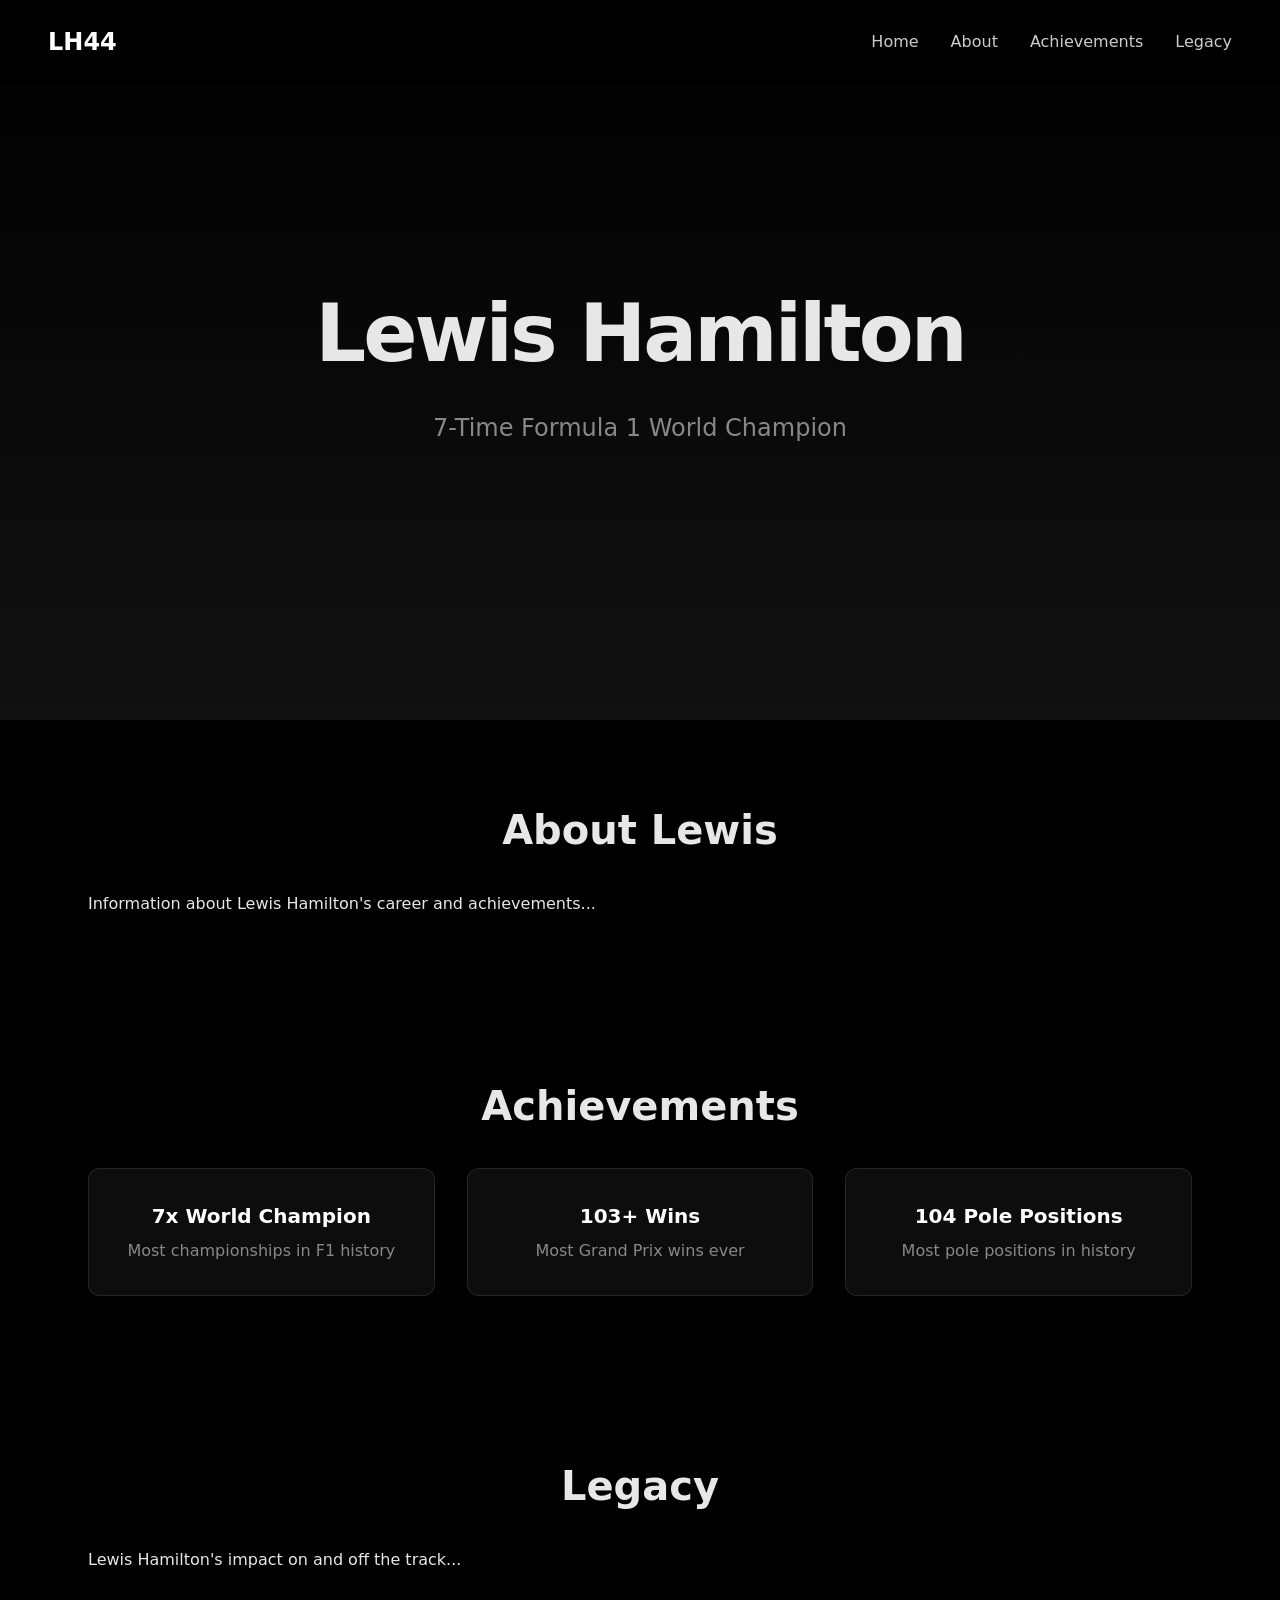
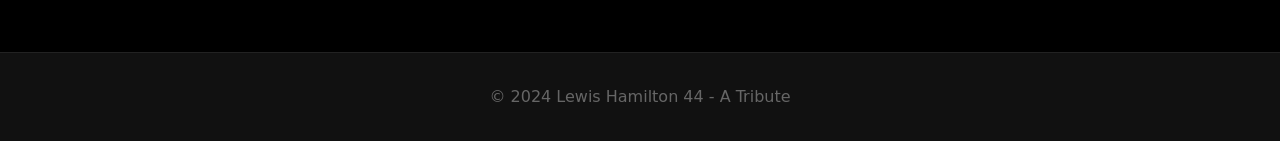
==== home.html @ 1d3f1987 "added more content" ====
<!DOCTYPE html>
<html lang="en">
<head>
    <meta charset="UTF-8">
    <meta name="viewport" content="width=device-width, initial-scale=1.0">
    <link rel="stylesheet" href="styles.css">
    <title>Home - Lewis Hamilton 44</title>
</head>
<body>
    <!-- Navigation -->
    <nav class="navbar">
        <div class="logo">LH44</div>
        <ul class="nav-links">
            <li><a href="index.html">Home</a></li>
            <li><a href="#about">About</a></li>
            <li><a href="#achievements">Achievements</a></li>
            <li><a href="#legacy">Legacy</a></li>
        </ul>
    </nav>

    <!-- Hero Section -->
    <section class="hero">
        <h1 class="hidden">Lewis Hamilton</h1>
        <p class="subtitle hidden">7-Time Formula 1 World Champion</p>
    </section>

    <!-- About Section -->
    <section id="about" class="content-section">
        <h2 class="hidden">About Lewis</h2>
        <p class="hidden">Information about Lewis Hamilton's career and achievements...</p>
    </section>

    <!-- Achievements Section -->
    <section id="achievements" class="content-section">
        <h2 class="hidden">Achievements</h2>
        <div class="achievements-grid">
            <div class="achievement-card scale-up">
                <h3>7x World Champion</h3>
                <p>Most championships in F1 history</p>
            </div>
            <div class="achievement-card scale-up">
                <h3>103+ Wins</h3>
                <p>Most Grand Prix wins ever</p>
            </div>
            <div class="achievement-card scale-up">
                <h3>104 Pole Positions</h3>
                <p>Most pole positions in history</p>
            </div>
        </div>
    </section>

    <!-- Legacy Section -->
    <section id="legacy" class="content-section">
        <h2 class="hidden">Legacy</h2>
        <p class="hidden">Lewis Hamilton's impact on and off the track...</p>
    </section>

    <!-- Footer -->
    <footer>
        <p>&copy; 2024 Lewis Hamilton 44 - A Tribute</p>
    </footer>

    <!-- Scroll Animation Script -->
    <script>
        // Intersection Observer for scroll animations
        const observerOptions = {
            root: null,
            rootMargin: '0px',
            threshold: 0.1
        };

        const observer = new IntersectionObserver((entries) => {
            entries.forEach(entry => {
                if (entry.isIntersecting) {
                    entry.target.classList.add('show');
                    observer.unobserve(entry.target);
                }
            });
        }, observerOptions);

        // Observe all elements with animation classes
        document.querySelectorAll('.hidden, .slide-left, .slide-right, .scale-up, .fade-in').forEach(el => {
            observer.observe(el);
        });

        // Smooth scroll for navigation links with click animation
        document.querySelectorAll('a[href^="#"]').forEach(anchor => {
            anchor.addEventListener('click', function(e) {
                e.preventDefault();
                
                // Add click animation class
                this.classList.add('clicked');
                setTimeout(() => {
                    this.classList.remove('clicked');
                }, 400);

                // Set active state
                document.querySelectorAll('.nav-links a').forEach(link => {
                    link.classList.remove('active');
                });
                this.classList.add('active');

                // Smooth scroll to target
                const target = document.querySelector(this.getAttribute('href'));
                if (target) {
                    target.scrollIntoView({
                        behavior: 'smooth',
                        block: 'start'
                    });
                }
            });
        });

        // Update active nav link on scroll
        const sections = document.querySelectorAll('section[id]');
        window.addEventListener('scroll', () => {
            let current = '';
            sections.forEach(section => {
                const sectionTop = section.offsetTop;
                const sectionHeight = section.clientHeight;
                if (scrollY >= sectionTop - 200) {
                    current = section.getAttribute('id');
                }
            });
            
            document.querySelectorAll('.nav-links a').forEach(link => {
                link.classList.remove('active');
                if (link.getAttribute('href') === '#' + current) {
                    link.classList.add('active');
                }
            });
        });
    </script>
</body>
</html>
---- styles.css ----
* {
    margin: 0;
    padding: 0;
    box-sizing: border-box;
}


html {
    scroll-behavior: smooth;
}

body {
    font-family: system-ui, -apple-system, BlinkMacSystemFont, 'Segoe UI', Roboto, Oxygen, Ubuntu, Cantarell, 'Open Sans', 'Helvetica Neue', sans-serif;
    background-color: black;
    color: #e7e7e7 ;
    min-height: 100vh;
    line-height: 1.5;
}

.image-gradient{
    position: absolute;
    top: 0;
    right: 0;
    opacity: 0.5;
    z-index: -1;
}


.layer-blur{
    height: 0;
    width: 30rem;
    position: absolute;
    top: 20%;
    right: 0;
    box-shadow: 0 0 700px 15px white;
    rotate: -30reg;
    z-index: -1;
}


/* ========================
   SCROLL ANIMATIONS
   ======================== */

.hidden {
    opacity: 0;
    transform: translateY(50px);
    transition: all 0.8s ease-out;
}

.show {
    opacity: 1;
    transform: translateY(0);
}

.fade-in {
    opacity: 0;
    transition: opacity 1s ease-in;
}

.fade-in.visible {
    opacity: 1;
}

.slide-left {
    opacity: 0;
    transform: translateX(-100px);
    transition: all 0.8s ease-out;
}

.slide-left.show {
    opacity: 1;
    transform: translateX(0);
}

.slide-right {
    opacity: 0;
    transform: translateX(100px);
    transition: all 0.8s ease-out;
}

.slide-right.show {
    opacity: 1;
    transform: translateX(0);
}

.scale-up {
    opacity: 0;
    transform: scale(0.8);
    transition: all 0.6s ease-out;
}

.scale-up.show {
    opacity: 1;
    transform: scale(1);
}


/* ========================
   LANDING PAGE STYLES
   ======================== */

.container {
    max-width: 800px;
    margin: 0 auto;
    padding: 2rem;
    min-height: 100vh;
    display: flex;
    flex-direction: column;
    justify-content: center;
}

.landing-header {
    text-align: center;
    margin-bottom: 3rem;
}

.landing-title {
    font-size: 4rem;
    font-weight: 700;
    margin-bottom: 0.5rem;
    letter-spacing: -2px;
}

.landing-title .number {
    color: #fff;
    text-shadow: 0 0 20px rgba(255,255,255,0.5);
}

.landing-tagline {
    font-size: 1.25rem;
    color: #aaa;
    font-weight: 300;
}

.landing-content {
    text-align: center;
    background: rgba(255,255,255,0.05);
    padding: 2.5rem;
    border-radius: 16px;
    backdrop-filter: blur(10px);
    border: 1px solid rgba(255,255,255,0.1);
}

.landing-content h2 {
    font-size: 1.75rem;
    margin-bottom: 1.5rem;
    color: #fff;
}

.landing-content p {
    font-size: 1.1rem;
    line-height: 1.8;
    color: #ccc;
    margin-bottom: 1rem;
}

.cta-button {
    display: inline-block;
    margin-top: 1.5rem;
    padding: 1rem 2.5rem;
    background: linear-gradient(135deg, #fff 0%, #e0e0e0 100%);
    color: #000;
    text-decoration: none;
    font-weight: 600;
    font-size: 1.1rem;
    border-radius: 50px;
    transition: all 0.3s ease;
    box-shadow: 0 4px 20px rgba(255,255,255,0.2);
}

.cta-button:hover {
    transform: translateY(-2px);
    box-shadow: 0 6px 30px rgba(255,255,255,0.4);
}


/* ========================
   HOME PAGE STYLES
   ======================== */

/* Navigation */
.navbar {
    display: flex;
    justify-content: space-between;
    align-items: center;
    padding: 1.5rem 3rem;
    background: rgba(0,0,0,0.8);
    backdrop-filter: blur(10px);
    position: fixed;
    width: 100%;
    top: 0;
    z-index: 100;
}

.logo {
    font-size: 1.5rem;
    font-weight: 700;
    color: #fff;
    transition: transform 0.3s ease, text-shadow 0.3s ease;
}

.logo:hover {
    transform: scale(1.1);
    text-shadow: 0 0 20px rgba(255,255,255,0.5);
}

.nav-links {
    display: flex;
    list-style: none;
    gap: 2rem;
}

.nav-links a {
    color: #ccc;
    text-decoration: none;
    font-weight: 500;
    transition: color 0.3s, transform 0.3s ease, text-shadow 0.3s ease;
    position: relative;
    display: inline-block;
}

.nav-links a::after {
    content: '';
    position: absolute;
    width: 0;
    height: 2px;
    bottom: -4px;
    left: 0;
    background: #fff;
    transition: width 0.3s ease;
}

.nav-links a:hover {
    color: #fff;
    transform: translateY(-3px);
    text-shadow: 0 0 10px rgba(255,255,255,0.5);
}

.nav-links a:hover::after {
    width: 100%;
}

/* Active nav link animation */
.nav-links a.active {
    color: #fff;
    transform: translateY(-3px);
}

.nav-links a.active::after {
    width: 100%;
}

/* Nav click ripple effect */
.nav-links a.clicked {
    animation: navClick 0.4s ease;
}

@keyframes navClick {
    0% {
        transform: scale(1);
    }
    50% {
        transform: scale(0.9);
    }
    100% {
        transform: scale(1);
    }
}

/* Hero Section */
.hero {
    height: 80vh;
    display: flex;
    flex-direction: column;
    justify-content: center;
    align-items: center;
    text-align: center;
    padding: 2rem;
    background: linear-gradient(180deg, #000 0%, #111 100%);
}

.hero h1 {
    font-size: 5rem;
    font-weight: 700;
    letter-spacing: -3px;
}

.hero .subtitle {
    font-size: 1.5rem;
    color: #888;
    margin-top: 1rem;
}

/* Content Sections */
.content-section {
    padding: 5rem 3rem;
    max-width: 1200px;
    margin: 0 auto;
}

.content-section h2 {
    font-size: 2.5rem;
    margin-bottom: 2rem;
    text-align: center;
}

/* Achievements Grid */
.achievements-grid {
    display: grid;
    grid-template-columns: repeat(auto-fit, minmax(250px, 1fr));
    gap: 2rem;
    margin-top: 2rem;
}

.achievement-card {
    background: rgba(255,255,255,0.05);
    padding: 2rem;
    border-radius: 12px;
    text-align: center;
    border: 1px solid rgba(255,255,255,0.1);
}

.achievement-card h3 {
    font-size: 1.25rem;
    margin-bottom: 0.5rem;
    color: #fff;
}

.achievement-card p {
    color: #888;
}

/* Footer */
footer {
    text-align: center;
    padding: 2rem;
    background: #111;
    color: #666;
    border-top: 1px solid #222;
}


/* ========================
   MOBILE RESPONSIVE STYLES
   ======================== */

/* Tablet */
@media (max-width: 1024px) {
    .hero h1 {
        font-size: 4rem;
    }
    
    .content-section {
        padding: 4rem 2rem;
    }
}

/* Mobile Large */
@media (max-width: 768px) {
    /* Navigation */
    .navbar {
        padding: 1rem 1.5rem;
        flex-direction: column;
        gap: 1rem;
    }

    .nav-links {
        gap: 1rem;
        flex-wrap: wrap;
        justify-content: center;
    }

    /* Landing Page */
    .landing-title {
        font-size: 2.5rem;
    }

    .landing-tagline {
        font-size: 1rem;
    }

    .landing-content {
        padding: 1.5rem;
    }

    .landing-content h2 {
        font-size: 1.5rem;
    }

    .landing-content p {
        font-size: 1rem;
    }

    .cta-button {
        padding: 0.875rem 2rem;
        font-size: 1rem;
    }

    /* Hero */
    .hero {
        height: 70vh;
        padding: 1.5rem;
    }

    .hero h1 {
        font-size: 3rem;
        letter-spacing: -1px;
    }

    .hero .subtitle {
        font-size: 1.2rem;
    }

    /* Content Sections */
    .content-section {
        padding: 3rem 1.5rem;
    }

    .content-section h2 {
        font-size: 2rem;
    }

    /* Achievements */
    .achievements-grid {
        grid-template-columns: 1fr;
        gap: 1.5rem;
    }

    /* Layer blur */
    .layer-blur {
        width: 15rem;
    }
}

/* Mobile Small */
@media (max-width: 480px) {
    .landing-title {
        font-size: 2rem;
    }

    .hero h1 {
        font-size: 2.5rem;
    }

    .hero .subtitle {
        font-size: 1rem;
    }

    .nav-links {
        font-size: 0.875rem;
        gap: 0.75rem;
    }

    .content-section h2 {
        font-size: 1.75rem;
    }

    .achievement-card {
        padding: 1.5rem;
    }

    footer {
        padding: 1.5rem 1rem;
        font-size: 0.875rem;
    }
}

/* Extra small devices */
@media (max-width: 320px) {
    .landing-title {
        font-size: 1.75rem;
    }

    .hero h1 {
        font-size: 2rem;
    }

    .navbar {
        padding: 0.75rem 1rem;
    }

    .logo {
        font-size: 1.25rem;
    }
}

.slice {
  --c1: #202020;
  --c2: #00a1b7;
  --size-letter: 32px;
  padding: 0.5em 1em;
  font-size: var(--size-letter);

  background-color: transparent;
  border: calc(var(--size-letter) / 6) solid var(--c2);
  border-radius: 0.2em;
  cursor: pointer;

  overflow: hidden;
  position: relative;
  transition: 300ms cubic-bezier(0.83, 0, 0.17, 1);

  & > .text {
    font-weight: 700;
    color: var(--c2);
    position: relative;
    z-index: 1;
    transition: color 700ms cubic-bezier(0.83, 0, 0.17, 1);
  }
}

.slice::after {
  content: "";

  width: 0;
  height: calc(300% + 1em);

  position: absolute;
  translate: -50% -50%;
  inset: 50%;
  rotate: 30deg;

  background-color: var(--c2);
  transition: 1000ms cubic-bezier(0.83, 0, 0.17, 1);
}

.slice:hover {
  & > .text {
    color: var(--c1);
  }
  &::after {
    width: calc(120% + 1em);
  }
}

.slice:active {
  scale: 0.98;
  filter: brightness(0.9);
}
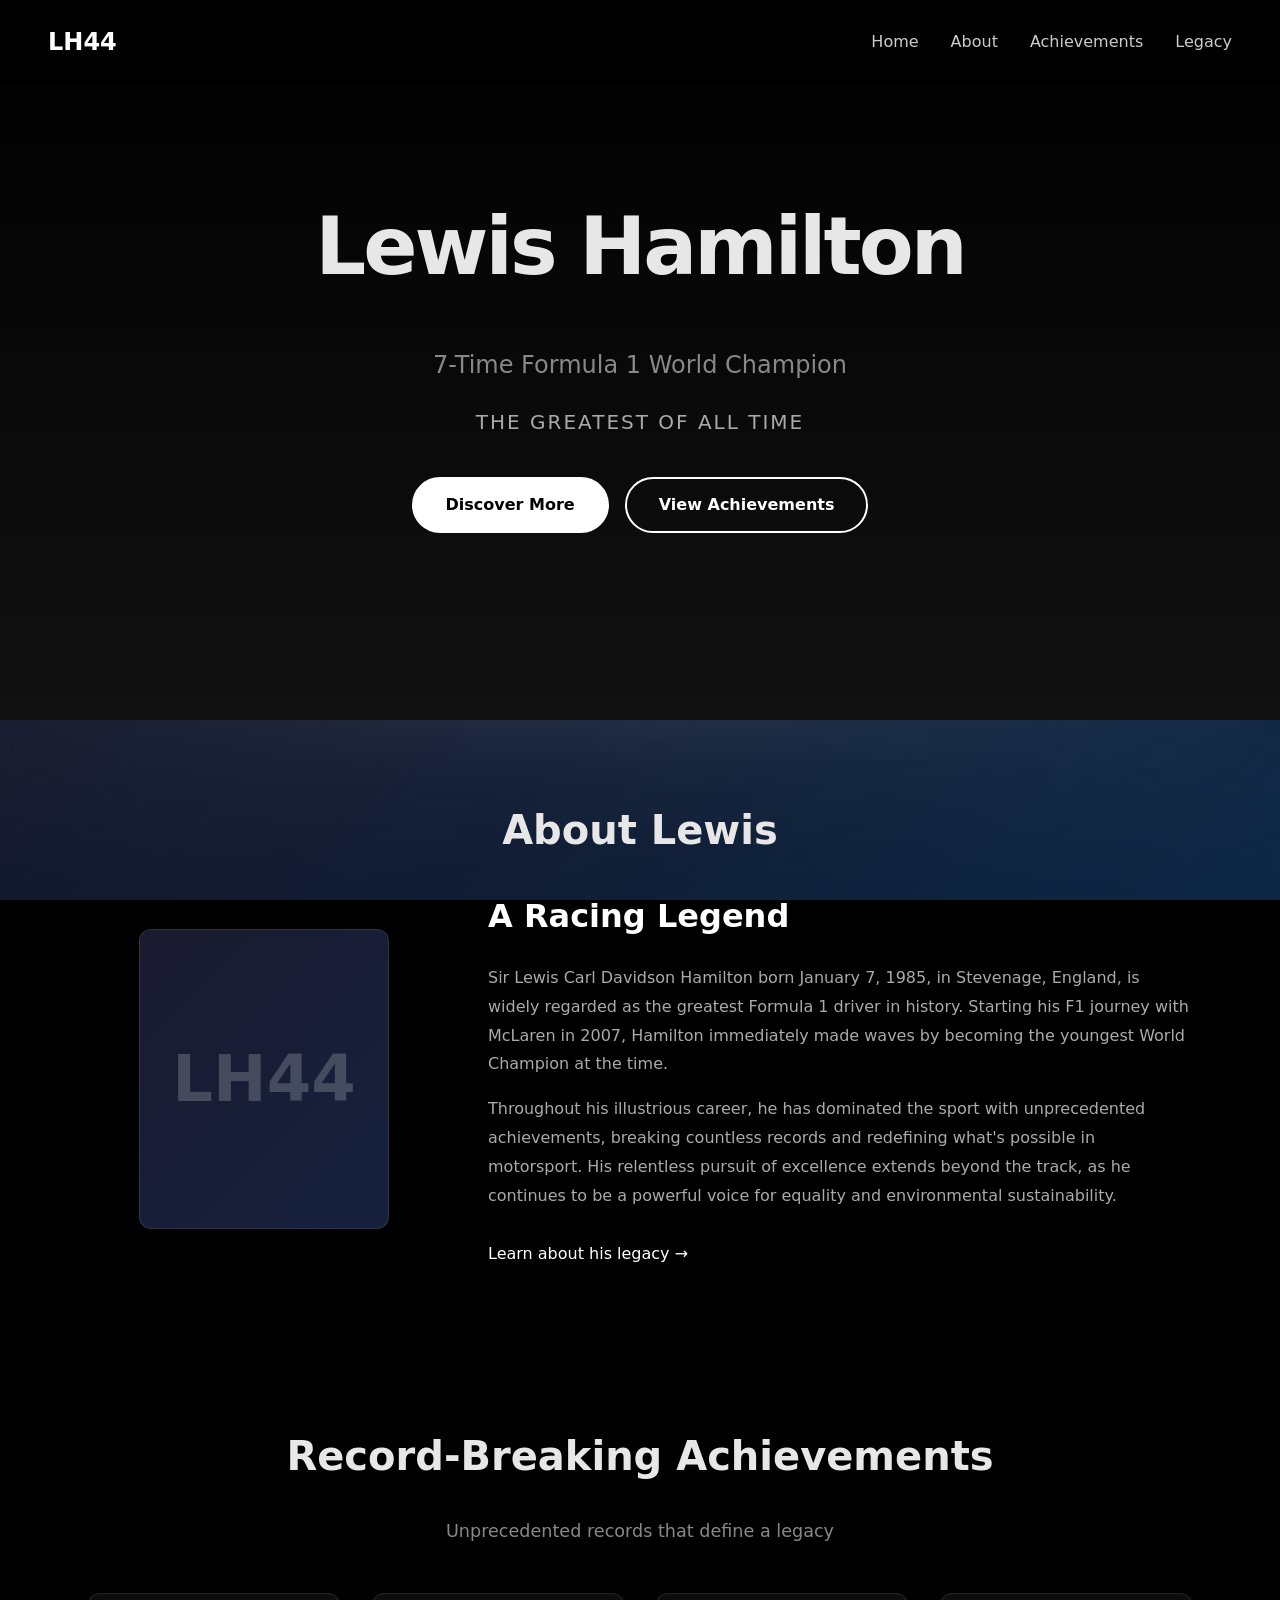
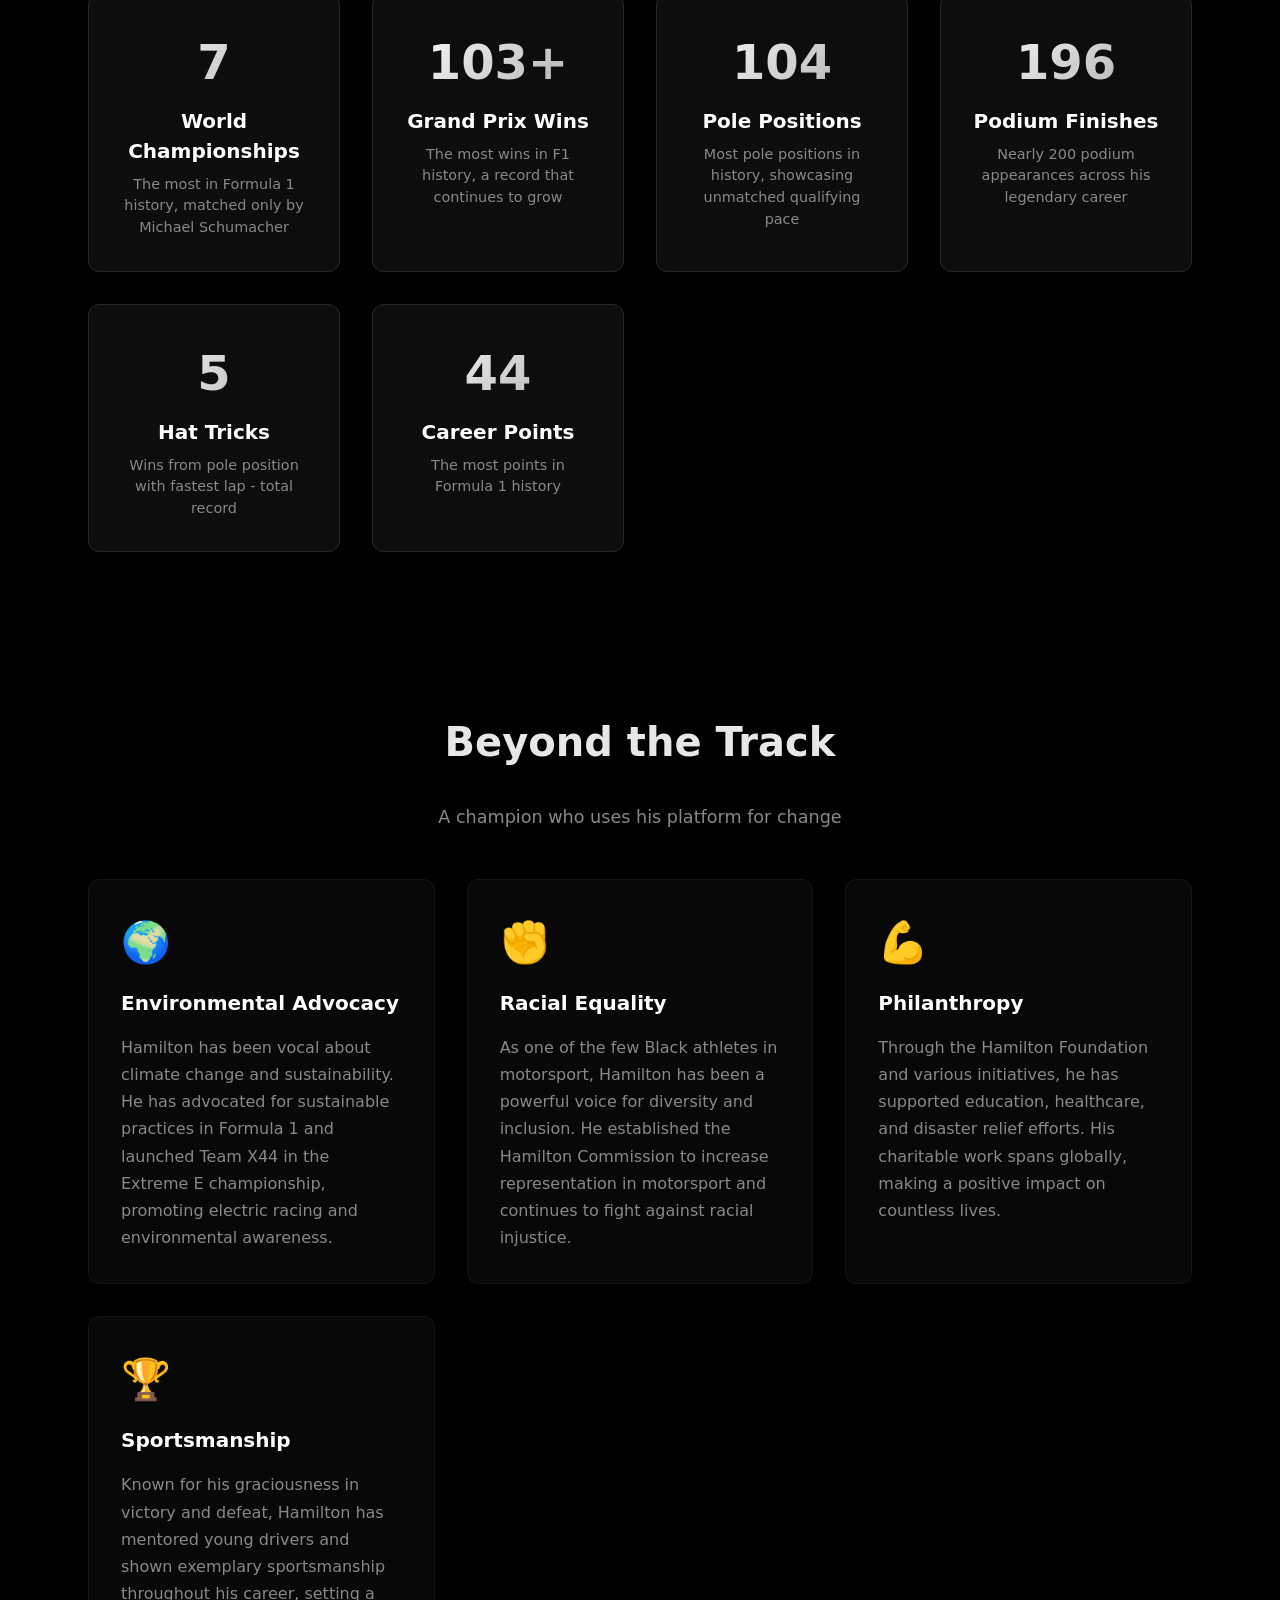
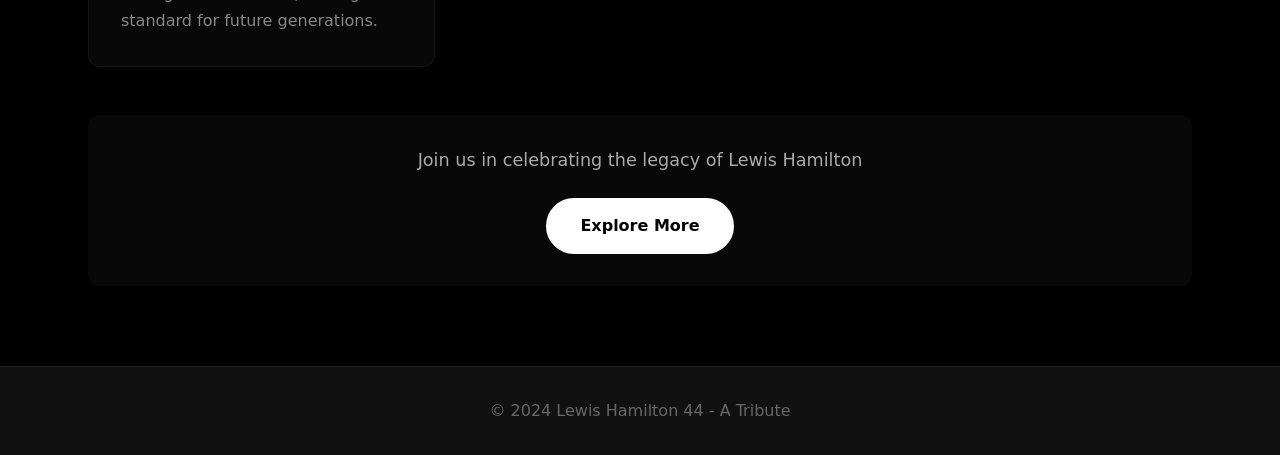
==== commit c88131e2: "added more contents" ====
--- a/home.html
+++ b/home.html
@@ -3,7 +3,8 @@
 <head>
     <meta charset="UTF-8">
     <meta name="viewport" content="width=device-width, initial-scale=1.0">
-    <link rel="stylesheet" href="styles.css">
+    <link rel="stylesheet" href="global.css">
+    <link rel="stylesheet" href="home.css">
     <title>Home - Lewis Hamilton 44</title>
 </head>
 <body>
@@ -20,39 +21,104 @@
 
     <!-- Hero Section -->
     <section class="hero">
-        <h1 class="hidden">Lewis Hamilton</h1>
-        <p class="subtitle hidden">7-Time Formula 1 World Champion</p>
+        <div class="hero-bg"></div>
+        <div class="hero-content">
+            <h1 class="hidden">Lewis Hamilton</h1>
+            <p class="subtitle hidden">7-Time Formula 1 World Champion</p>
+            <p class="hero-tagline hidden">The Greatest of All Time</p>
+            <div class="hero-cta hidden">
+                <a href="#about" class="cta-button">Discover More</a>
+                <a href="#achievements" class="cta-button cta-secondary">View Achievements</a>
+            </div>
+        </div>
     </section>
 
     <!-- About Section -->
     <section id="about" class="content-section">
         <h2 class="hidden">About Lewis</h2>
-        <p class="hidden">Information about Lewis Hamilton's career and achievements...</p>
+        <div class="about-container">
+            <div class="about-image hidden">
+                <div class="image-placeholder">
+                    <span>LH44</span>
+                </div>
+            </div>
+            <div class="about-text hidden">
+                <h3>A Racing Legend</h3>
+                <p>Sir Lewis Carl Davidson Hamilton born January 7, 1985, in Stevenage, England, is widely regarded as the greatest Formula 1 driver in history. Starting his F1 journey with McLaren in 2007, Hamilton immediately made waves by becoming the youngest World Champion at the time.</p>
+                <p>Throughout his illustrious career, he has dominated the sport with unprecedented achievements, breaking countless records and redefining what's possible in motorsport. His relentless pursuit of excellence extends beyond the track, as he continues to be a powerful voice for equality and environmental sustainability.</p>
+                <a href="#legacy" class="read-more">Learn about his legacy →</a>
+            </div>
+        </div>
     </section>
 
     <!-- Achievements Section -->
     <section id="achievements" class="content-section">
-        <h2 class="hidden">Achievements</h2>
+        <h2 class="hidden">Record-Breaking Achievements</h2>
+        <p class="section-intro hidden">Unprecedented records that define a legacy</p>
         <div class="achievements-grid">
             <div class="achievement-card scale-up">
-                <h3>7x World Champion</h3>
-                <p>Most championships in F1 history</p>
-            </div>
-            <div class="achievement-card scale-up">
-                <h3>103+ Wins</h3>
-                <p>Most Grand Prix wins ever</p>
-            </div>
-            <div class="achievement-card scale-up">
-                <h3>104 Pole Positions</h3>
-                <p>Most pole positions in history</p>
+                <div class="achievement-number">7</div>
+                <h3>World Championships</h3>
+                <p>The most in Formula 1 history, matched only by Michael Schumacher</p>
+            </div>
+            <div class="achievement-card scale-up">
+                <div class="achievement-number">103+</div>
+                <h3>Grand Prix Wins</h3>
+                <p>The most wins in F1 history, a record that continues to grow</p>
+            </div>
+            <div class="achievement-card scale-up">
+                <div class="achievement-number">104</div>
+                <h3>Pole Positions</h3>
+                <p>Most pole positions in history, showcasing unmatched qualifying pace</p>
+            </div>
+            <div class="achievement-card scale-up">
+                <div class="achievement-number">196</div>
+                <h3>Podium Finishes</h3>
+                <p>Nearly 200 podium appearances across his legendary career</p>
+            </div>
+            <div class="achievement-card scale-up">
+                <div class="achievement-number">5</div>
+                <h3>Hat Tricks</h3>
+                <p>Wins from pole position with fastest lap - total record</p>
+            </div>
+            <div class="achievement-card scale-up">
+                <div class="achievement-number">44</div>
+                <h3>Career Points</h3>
+                <p>The most points in Formula 1 history</p>
             </div>
         </div>
     </section>
 
     <!-- Legacy Section -->
     <section id="legacy" class="content-section">
-        <h2 class="hidden">Legacy</h2>
-        <p class="hidden">Lewis Hamilton's impact on and off the track...</p>
+        <h2 class="hidden">Beyond the Track</h2>
+        <p class="section-intro hidden">A champion who uses his platform for change</p>
+        <div class="legacy-container">
+            <div class="legacy-card hidden">
+                <div class="legacy-icon">🌍</div>
+                <h3>Environmental Advocacy</h3>
+                <p>Hamilton has been vocal about climate change and sustainability. He has advocated for sustainable practices in Formula 1 and launched Team X44 in the Extreme E championship, promoting electric racing and environmental awareness.</p>
+            </div>
+            <div class="legacy-card hidden">
+                <div class="legacy-icon">✊</div>
+                <h3>Racial Equality</h3>
+                <p>As one of the few Black athletes in motorsport, Hamilton has been a powerful voice for diversity and inclusion. He established the Hamilton Commission to increase representation in motorsport and continues to fight against racial injustice.</p>
+            </div>
+            <div class="legacy-card hidden">
+                <div class="legacy-icon">💪</div>
+                <h3>Philanthropy</h3>
+                <p>Through the Hamilton Foundation and various initiatives, he has supported education, healthcare, and disaster relief efforts. His charitable work spans globally, making a positive impact on countless lives.</p>
+            </div>
+            <div class="legacy-card hidden">
+                <div class="legacy-icon">🏆</div>
+                <h3>Sportsmanship</h3>
+                <p>Known for his graciousness in victory and defeat, Hamilton has mentored young drivers and shown exemplary sportsmanship throughout his career, setting a standard for future generations.</p>
+            </div>
+        </div>
+        <div class="legacy-cta hidden">
+            <p>Join us in celebrating the legacy of Lewis Hamilton</p>
+            <a href="index.html" class="cta-button">Explore More</a>
+        </div>
     </section>
 
     <!-- Footer -->
--- a/global.css
+++ b/global.css
@@ -0,0 +1,242 @@
+* {
+    margin: 0;
+    padding: 0;
+    box-sizing: border-box;
+}
+
+
+html {
+    scroll-behavior: smooth;
+}
+
+body {
+    font-family: system-ui, -apple-system, BlinkMacSystemFont, 'Segoe UI', Roboto, Oxygen, Ubuntu, Cantarell, 'Open Sans', 'Helvetica Neue', sans-serif;
+    background-color: black;
+    color: #e7e7e7 ;
+    min-height: 100vh;
+    line-height: 1.5;
+}
+
+.image-gradient{
+    position: absolute;
+    top: 0;
+    right: 0;
+    opacity: 0.5;
+    z-index: -1;
+}
+
+
+.layer-blur{
+    height: 0;
+    width: 30rem;
+    position: absolute;
+    top: 20%;
+    right: 0;
+    box-shadow: 0 0 700px 15px white;
+    rotate: -30reg;
+    z-index: -1;
+}
+
+
+/* ========================
+   SCROLL ANIMATIONS
+   ======================== */
+
+.hidden {
+    opacity: 0;
+    transform: translateY(50px);
+    transition: all 0.8s ease-out;
+}
+
+.show {
+    opacity: 1;
+    transform: translateY(0);
+}
+
+.fade-in {
+    opacity: 0;
+    transition: opacity 1s ease-in;
+}
+
+.fade-in.visible {
+    opacity: 1;
+}
+
+.slide-left {
+    opacity: 0;
+    transform: translateX(-100px);
+    transition: all 0.8s ease-out;
+}
+
+.slide-left.show {
+    opacity: 1;
+    transform: translateX(0);
+}
+
+.slide-right {
+    opacity: 0;
+    transform: translateX(100px);
+    transition: all 0.8s ease-out;
+}
+
+.slide-right.show {
+    opacity: 1;
+    transform: translateX(0);
+}
+
+.scale-up {
+    opacity: 0;
+    transform: scale(0.8);
+    transition: all 0.6s ease-out;
+}
+
+.scale-up.show {
+    opacity: 1;
+    transform: scale(1);
+}
+
+
+/* ========================
+   MOBILE RESPONSIVE STYLES
+   ======================== */
+
+/* Tablet */
+@media (max-width: 1024px) {
+    .hero h1 {
+        font-size: 4rem;
+    }
+    
+    .content-section {
+        padding: 4rem 2rem;
+    }
+}
+
+/* Mobile Large */
+@media (max-width: 768px) {
+    /* Navigation */
+    .navbar {
+        padding: 1rem 1.5rem;
+        flex-direction: column;
+        gap: 1rem;
+    }
+
+    .nav-links {
+        gap: 1rem;
+        flex-wrap: wrap;
+        justify-content: center;
+    }
+
+    /* Landing Page */
+    .landing-title {
+        font-size: 2.5rem;
+    }
+
+    .landing-tagline {
+        font-size: 1rem;
+    }
+
+    .landing-content {
+        padding: 1.5rem;
+    }
+
+    .landing-content h2 {
+        font-size: 1.5rem;
+    }
+
+    .landing-content p {
+        font-size: 1rem;
+    }
+
+    .cta-button {
+        padding: 0.875rem 2rem;
+        font-size: 1rem;
+    }
+
+    /* Hero */
+    .hero {
+        height: 70vh;
+        padding: 1.5rem;
+    }
+
+    .hero h1 {
+        font-size: 3rem;
+        letter-spacing: -1px;
+    }
+
+    .hero .subtitle {
+        font-size: 1.2rem;
+    }
+
+    /* Content Sections */
+    .content-section {
+        padding: 3rem 1.5rem;
+    }
+
+    .content-section h2 {
+        font-size: 2rem;
+    }
+
+    /* Achievements */
+    .achievements-grid {
+        grid-template-columns: 1fr;
+        gap: 1.5rem;
+    }
+
+    /* Layer blur */
+    .layer-blur {
+        width: 15rem;
+    }
+}
+
+/* Mobile Small */
+@media (max-width: 480px) {
+    .landing-title {
+        font-size: 2rem;
+    }
+
+    .hero h1 {
+        font-size: 2.5rem;
+    }
+
+    .hero .subtitle {
+        font-size: 1rem;
+    }
+
+    .nav-links {
+        font-size: 0.875rem;
+        gap: 0.75rem;
+    }
+
+    .content-section h2 {
+        font-size: 1.75rem;
+    }
+
+    .achievement-card {
+        padding: 1.5rem;
+    }
+
+    footer {
+        padding: 1.5rem 1rem;
+        font-size: 0.875rem;
+    }
+}
+
+/* Extra small devices */
+@media (max-width: 320px) {
+    .landing-title {
+        font-size: 1.75rem;
+    }
+
+    .hero h1 {
+        font-size: 2rem;
+    }
+
+    .navbar {
+        padding: 0.75rem 1rem;
+    }
+
+    .logo {
+        font-size: 1.25rem;
+    }
+}
+
--- a/home.css
+++ b/home.css
@@ -0,0 +1,575 @@
+/* ========================
+   HOME PAGE STYLES
+   ======================== */
+
+/* Navigation */
+.navbar {
+    display: flex;
+    justify-content: space-between;
+    align-items: center;
+    padding: 1.5rem 3rem;
+    background: rgba(0,0,0,0.8);
+    backdrop-filter: blur(10px);
+    position: fixed;
+    width: 100%;
+    top: 0;
+    z-index: 100;
+}
+
+.logo {
+    font-size: 1.5rem;
+    font-weight: 700;
+    color: #fff;
+    transition: transform 0.3s ease, text-shadow 0.3s ease;
+}
+
+.logo:hover {
+    transform: scale(1.1);
+    text-shadow: 0 0 20px rgba(255,255,255,0.5);
+}
+
+.nav-links {
+    display: flex;
+    list-style: none;
+    gap: 2rem;
+}
+
+.nav-links a {
+    color: #ccc;
+    text-decoration: none;
+    font-weight: 500;
+    transition: color 0.3s, transform 0.3s ease, text-shadow 0.3s ease;
+    position: relative;
+    display: inline-block;
+}
+
+.nav-links a::after {
+    content: '';
+    position: absolute;
+    width: 0;
+    height: 2px;
+    bottom: -4px;
+    left: 0;
+    background: #fff;
+    transition: width 0.3s ease;
+}
+
+.nav-links a:hover {
+    color: #fff;
+    transform: translateY(-3px);
+    text-shadow: 0 0 10px rgba(255,255,255,0.5);
+}
+
+.nav-links a:hover::after {
+    width: 100%;
+}
+
+/* Active nav link animation */
+.nav-links a.active {
+    color: #fff;
+    transform: translateY(-3px);
+}
+
+.nav-links a.active::after {
+    width: 100%;
+}
+
+/* Nav click ripple effect */
+.nav-links a.clicked {
+    animation: navClick 0.4s ease;
+}
+
+@keyframes navClick {
+    0% {
+        transform: scale(1);
+    }
+    50% {
+        transform: scale(0.9);
+    }
+    100% {
+        transform: scale(1);
+    }
+}
+
+/* Hero Section */
+.hero {
+    height: 80vh;
+    display: flex;
+    flex-direction: column;
+    justify-content: center;
+    align-items: center;
+    text-align: center;
+    padding: 2rem;
+    background: linear-gradient(180deg, #000 0%, #111 100%);
+}
+
+.hero h1 {
+    font-size: 5rem;
+    font-weight: 700;
+    letter-spacing: -3px;
+}
+
+.hero .subtitle {
+    font-size: 1.5rem;
+    color: #888;
+    margin-top: 1rem;
+}
+
+/* Content Sections */
+.content-section {
+    padding: 5rem 3rem;
+    max-width: 1200px;
+    margin: 0 auto;
+}
+
+.content-section h2 {
+    font-size: 2.5rem;
+    margin-bottom: 2rem;
+    text-align: center;
+}
+
+/* Achievements Grid */
+.achievements-grid {
+    display: grid;
+    grid-template-columns: repeat(auto-fit, minmax(250px, 1fr));
+    gap: 2rem;
+    margin-top: 2rem;
+}
+
+.achievement-card {
+    background: rgba(255,255,255,0.05);
+    padding: 2rem;
+    border-radius: 12px;
+    text-align: center;
+    border: 1px solid rgba(255,255,255,0.1);
+}
+
+.achievement-card h3 {
+    font-size: 1.25rem;
+    margin-bottom: 0.5rem;
+    color: #fff;
+}
+
+.achievement-card p {
+    color: #888;
+}
+
+/* Footer */
+footer {
+    text-align: center;
+    padding: 2rem;
+    background: #111;
+    color: #666;
+    border-top: 1px solid #222;
+}
+
+/* ========================
+   HERO SECTION ENHANCEMENTS
+   ======================== */
+.hero-bg {
+    position: absolute;
+    top: 0;
+    left: 0;
+    width: 100%;
+    height: 100%;
+    background: linear-gradient(135deg, #1a1a2e 0%, #16213e 50%, #0f3460 100%);
+    z-index: -1;
+}
+
+.hero-bg::before {
+    content: '';
+    position: absolute;
+    top: 0;
+    left: 0;
+    width: 100%;
+    height: 100%;
+    background: url('gradient.jpg') no-repeat center center;
+    background-size: cover;
+    opacity: 0.3;
+}
+
+.hero-content {
+    position: relative;
+    z-index: 1;
+    display: flex;
+    flex-direction: column;
+    align-items: center;
+    gap: 1.5rem;
+}
+
+.hero-tagline {
+    font-size: 1.25rem;
+    color: #aaa;
+    font-weight: 300;
+    letter-spacing: 2px;
+    text-transform: uppercase;
+}
+
+.hero-cta {
+    display: flex;
+    gap: 1rem;
+    margin-top: 1rem;
+}
+
+.cta-button {
+    display: inline-block;
+    padding: 0.875rem 2rem;
+    background: #fff;
+    color: #000;
+    text-decoration: none;
+    font-weight: 600;
+    border-radius: 50px;
+    transition: all 0.3s ease;
+    border: 2px solid #fff;
+}
+
+.cta-button:hover {
+    background: transparent;
+    color: #fff;
+    transform: translateY(-3px);
+    box-shadow: 0 10px 30px rgba(255,255,255,0.2);
+}
+
+.cta-secondary {
+    background: transparent;
+    color: #fff;
+}
+
+.cta-secondary:hover {
+    background: #fff;
+    color: #000;
+}
+
+/* ========================
+   ABOUT SECTION
+   ======================== */
+.about-container {
+    display: grid;
+    grid-template-columns: 1fr 2fr;
+    gap: 3rem;
+    align-items: center;
+    margin-top: 2rem;
+}
+
+.about-image {
+    display: flex;
+    justify-content: center;
+}
+
+.image-placeholder {
+    width: 250px;
+    height: 300px;
+    background: linear-gradient(135deg, #1a1a2e 0%, #16213e 100%);
+    border-radius: 12px;
+    display: flex;
+    align-items: center;
+    justify-content: center;
+    border: 1px solid rgba(255,255,255,0.1);
+}
+
+.image-placeholder span {
+    font-size: 4rem;
+    font-weight: 700;
+    color: rgba(255,255,255,0.2);
+}
+
+.about-text h3 {
+    font-size: 2rem;
+    margin-bottom: 1.5rem;
+    color: #fff;
+}
+
+.about-text p {
+    color: #aaa;
+    margin-bottom: 1rem;
+    line-height: 1.8;
+}
+
+.read-more {
+    display: inline-block;
+    color: #fff;
+    text-decoration: none;
+    font-weight: 500;
+    margin-top: 1rem;
+    transition: all 0.3s ease;
+}
+
+.read-more:hover {
+    color: #aaa;
+    transform: translateX(5px);
+}
+
+/* ========================
+   ACHIEVEMENTS ENHANCEMENTS
+   ======================== */
+.section-intro {
+    text-align: center;
+    color: #888;
+    font-size: 1.1rem;
+    margin-bottom: 3rem;
+}
+
+.achievement-card {
+    background: rgba(255,255,255,0.05);
+    padding: 2rem;
+    border-radius: 12px;
+    text-align: center;
+    border: 1px solid rgba(255,255,255,0.1);
+    transition: all 0.3s ease;
+}
+
+.achievement-card:hover {
+    background: rgba(255,255,255,0.1);
+    transform: translateY(-10px);
+    border-color: rgba(255,255,255,0.3);
+}
+
+.achievement-number {
+    font-size: 3rem;
+    font-weight: 700;
+    color: #fff;
+    margin-bottom: 0.5rem;
+    background: linear-gradient(135deg, #fff 0%, #aaa 100%);
+    -webkit-background-clip: text;
+    -webkit-text-fill-color: transparent;
+    background-clip: text;
+}
+
+.achievement-card h3 {
+    font-size: 1.25rem;
+    margin-bottom: 0.5rem;
+    color: #fff;
+}
+
+.achievement-card p {
+    color: #888;
+    font-size: 0.9rem;
+}
+
+/* ========================
+   LEGACY SECTION
+   ======================== */
+.legacy-container {
+    display: grid;
+    grid-template-columns: repeat(auto-fit, minmax(280px, 1fr));
+    gap: 2rem;
+    margin-top: 2rem;
+}
+
+.legacy-card {
+    background: rgba(255,255,255,0.03);
+    padding: 2rem;
+    border-radius: 12px;
+    border: 1px solid rgba(255,255,255,0.05);
+    transition: all 0.3s ease;
+}
+
+.legacy-card:hover {
+    background: rgba(255,255,255,0.08);
+    transform: translateY(-5px);
+    border-color: rgba(255,255,255,0.15);
+}
+
+.legacy-icon {
+    font-size: 2.5rem;
+    margin-bottom: 1rem;
+}
+
+.legacy-card h3 {
+    font-size: 1.25rem;
+    color: #fff;
+    margin-bottom: 1rem;
+}
+
+.legacy-card p {
+    color: #888;
+    line-height: 1.7;
+}
+
+.legacy-cta {
+    text-align: center;
+    margin-top: 3rem;
+    padding: 2rem;
+    background: rgba(255,255,255,0.03);
+    border-radius: 12px;
+}
+
+.legacy-cta p {
+    color: #aaa;
+    margin-bottom: 1.5rem;
+    font-size: 1.1rem;
+}
+
+/* ========================
+   RESPONSIVE STYLES
+   ======================== */
+
+/* Tablet */
+@media (max-width: 1024px) {
+    .hero h1 {
+        font-size: 4rem;
+    }
+    
+    .content-section {
+        padding: 4rem 2rem;
+    }
+    
+    .about-container {
+        grid-template-columns: 1fr;
+        text-align: center;
+    }
+    
+    .about-image {
+        order: -1;
+    }
+    
+    .achievement-number {
+        font-size: 2.5rem;
+    }
+}
+
+/* Mobile Large */
+@media (max-width: 768px) {
+    /* Navigation */
+    .navbar {
+        padding: 1rem 1.5rem;
+        flex-direction: column;
+        gap: 1rem;
+    }
+
+    .nav-links {
+        gap: 1rem;
+        flex-wrap: wrap;
+        justify-content: center;
+    }
+
+    /* Hero */
+    .hero {
+        height: 70vh;
+        padding: 1.5rem;
+    }
+
+    .hero h1 {
+        font-size: 3rem;
+        letter-spacing: -1px;
+    }
+
+    .hero .subtitle {
+        font-size: 1.2rem;
+    }
+    
+    .hero-tagline {
+        font-size: 1rem;
+    }
+    
+    .hero-cta {
+        flex-direction: column;
+        width: 100%;
+        max-width: 300px;
+    }
+    
+    .cta-button {
+        text-align: center;
+    }
+
+    /* Content Sections */
+    .content-section {
+        padding: 3rem 1.5rem;
+    }
+
+    .content-section h2 {
+        font-size: 2rem;
+    }
+    
+    /* About */
+    .image-placeholder {
+        width: 200px;
+        height: 250px;
+    }
+    
+    .image-placeholder span {
+        font-size: 3rem;
+    }
+    
+    .about-text h3 {
+        font-size: 1.75rem;
+    }
+    
+    .about-text p {
+        font-size: 0.95rem;
+    }
+
+    /* Achievements */
+    .achievements-grid {
+        grid-template-columns: 1fr;
+        gap: 1.5rem;
+    }
+    
+    .achievement-number {
+        font-size: 2rem;
+    }
+    
+    .achievement-card {
+        padding: 1.5rem;
+    }
+
+    /* Legacy */
+    .legacy-container {
+        grid-template-columns: 1fr;
+        gap: 1.5rem;
+    }
+    
+    .legacy-card {
+        padding: 1.5rem;
+    }
+    
+    .legacy-cta {
+        padding: 1.5rem;
+    }
+}
+
+/* Mobile Small */
+@media (max-width: 480px) {
+    .hero h1 {
+        font-size: 2.5rem;
+    }
+
+    .hero .subtitle {
+        font-size: 1rem;
+    }
+    
+    .hero-tagline {
+        font-size: 0.875rem;
+    }
+
+    .nav-links {
+        font-size: 0.875rem;
+        gap: 0.75rem;
+    }
+
+    .content-section h2 {
+        font-size: 1.75rem;
+    }
+    
+    .about-text h3 {
+        font-size: 1.5rem;
+    }
+    
+    .achievement-card h3 {
+        font-size: 1.1rem;
+    }
+    
+    .legacy-card h3 {
+        font-size: 1.1rem;
+    }
+    
+    .legacy-icon {
+        font-size: 2rem;
+    }
+
+    footer {
+        padding: 1.5rem 1rem;
+        font-size: 0.875rem;
+    }
+}
+
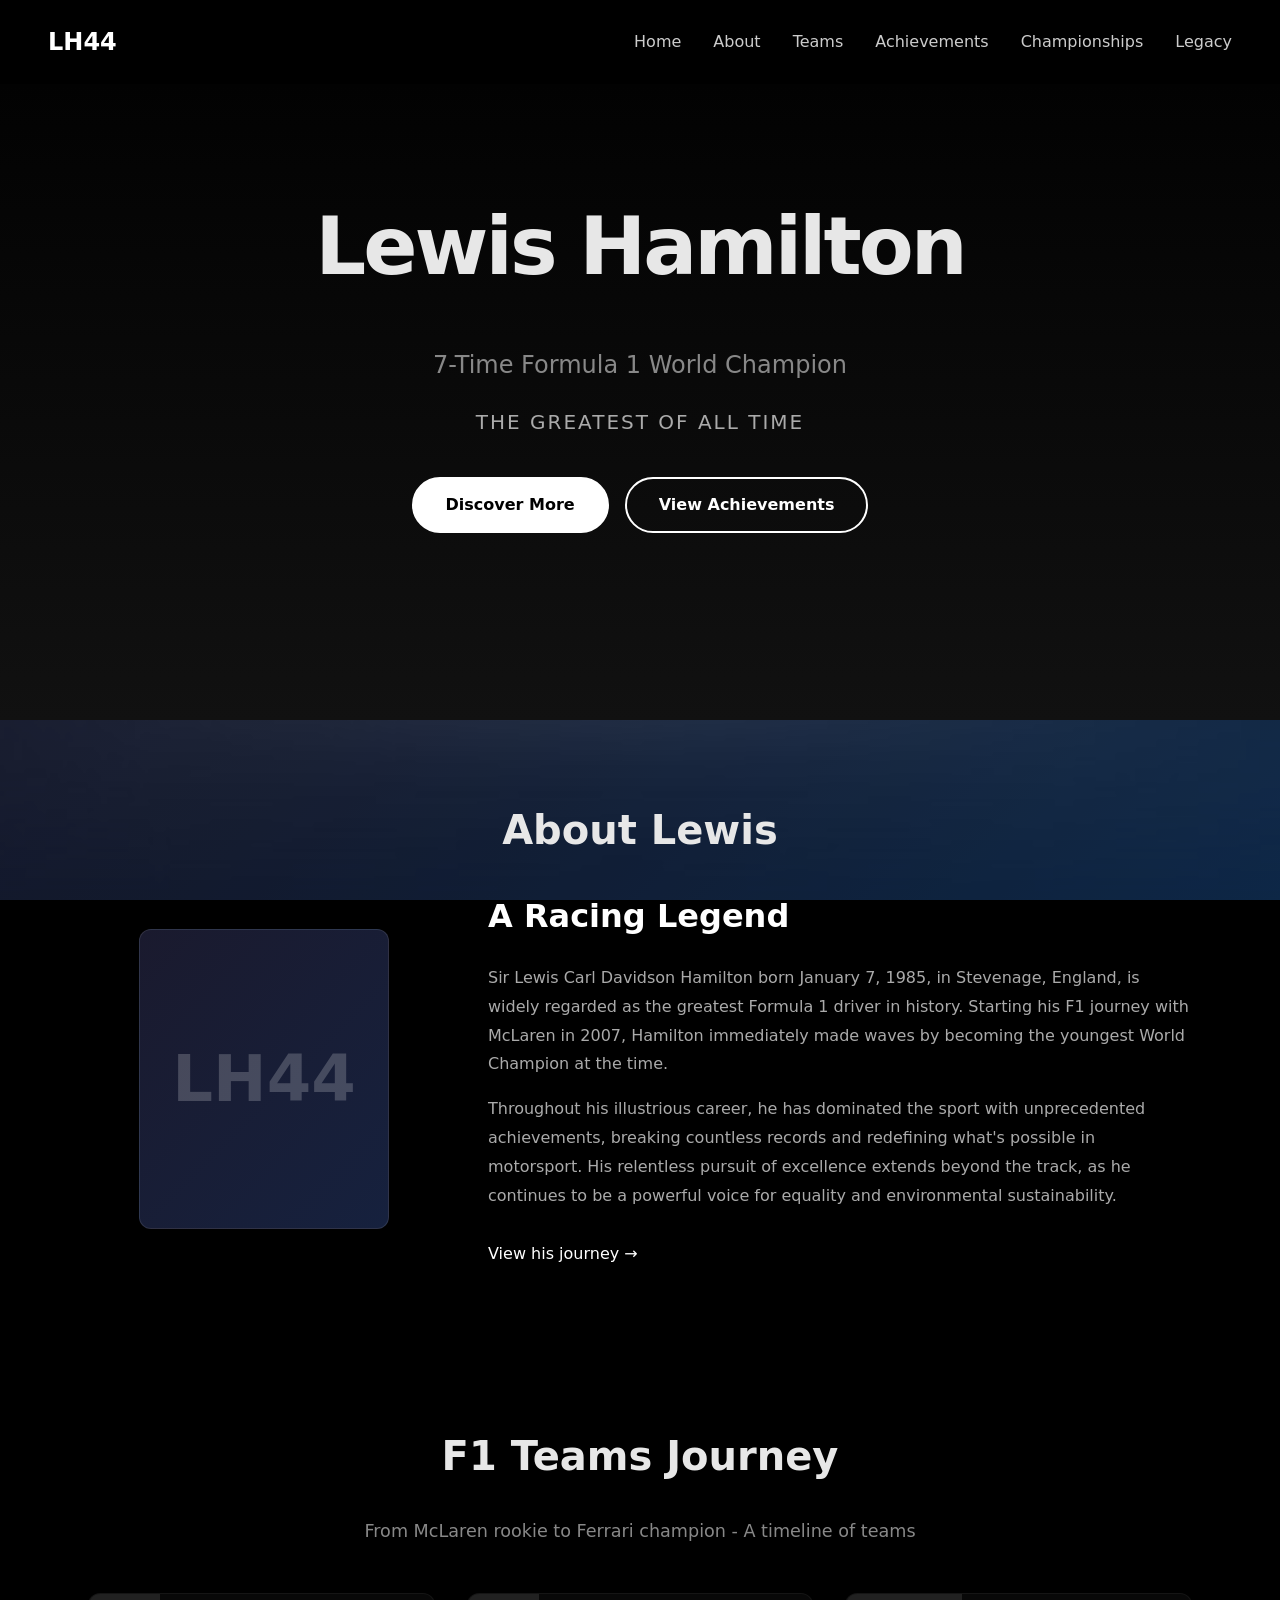
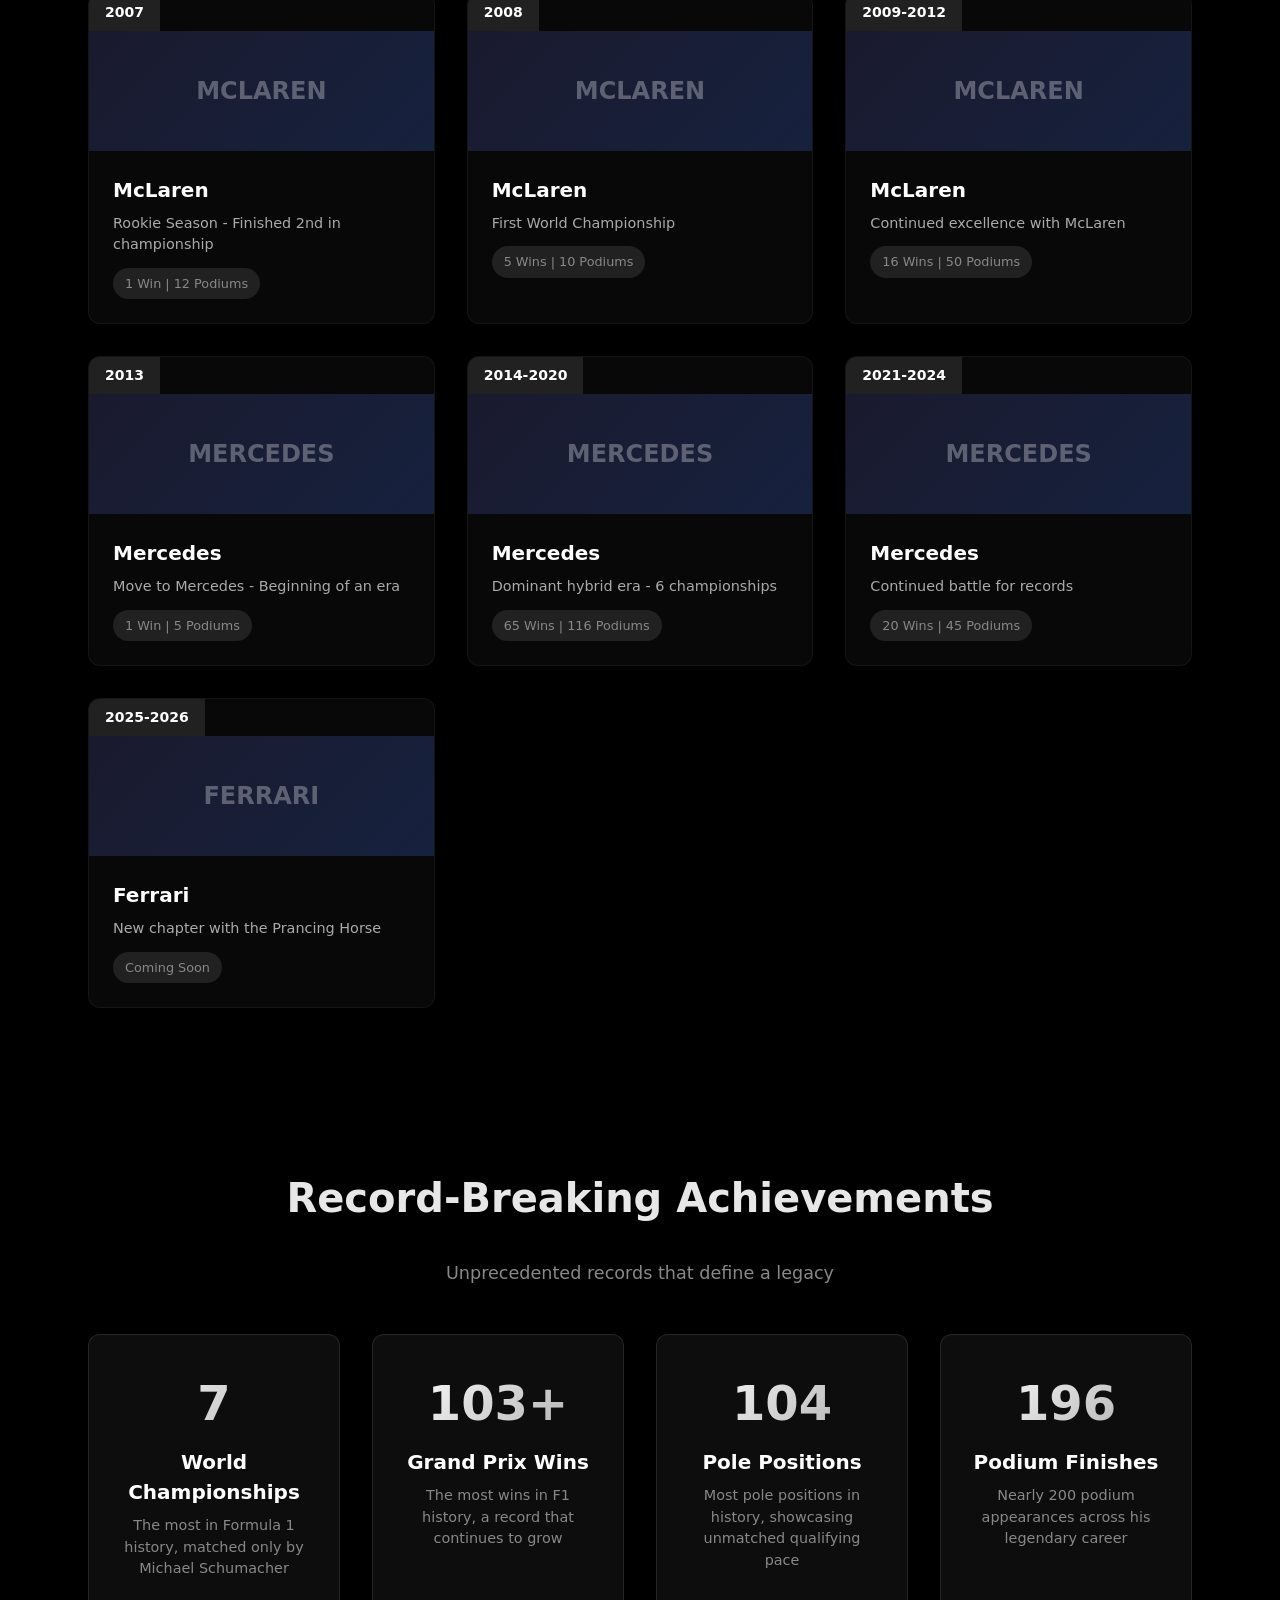
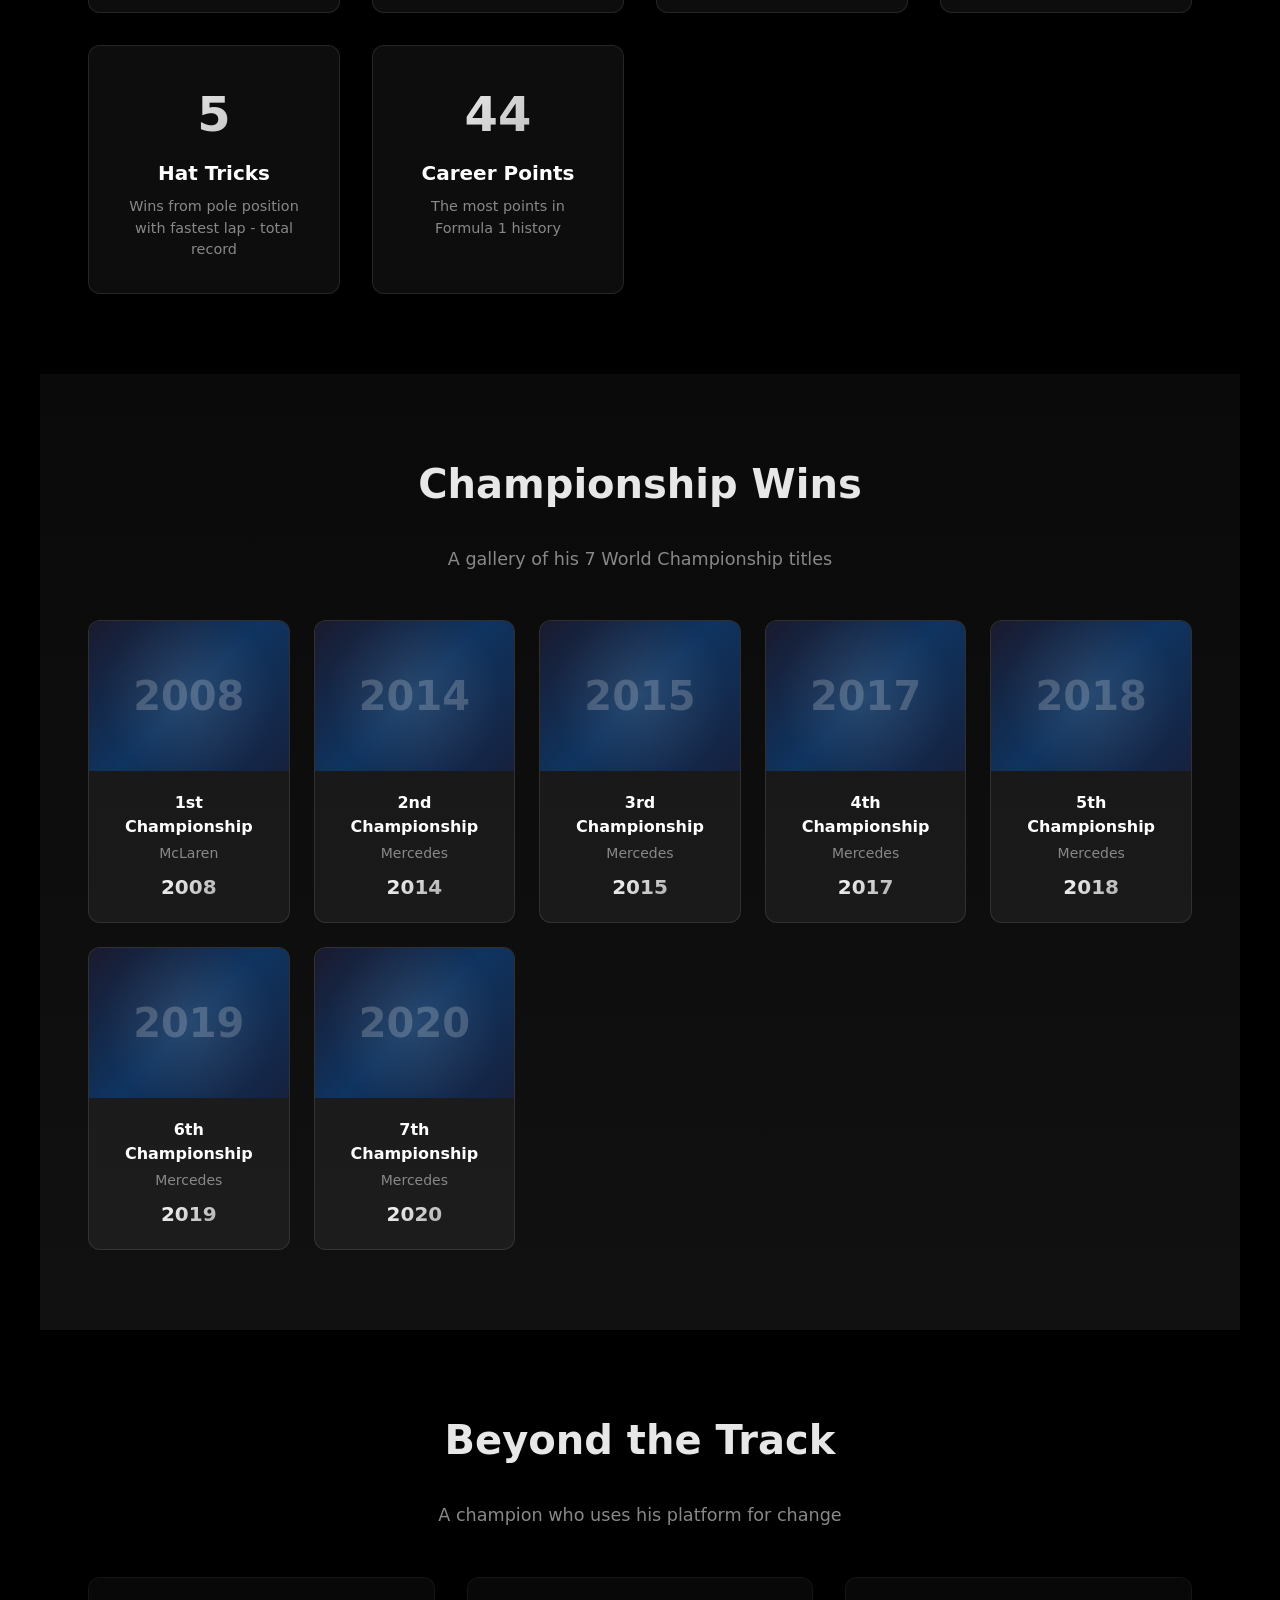
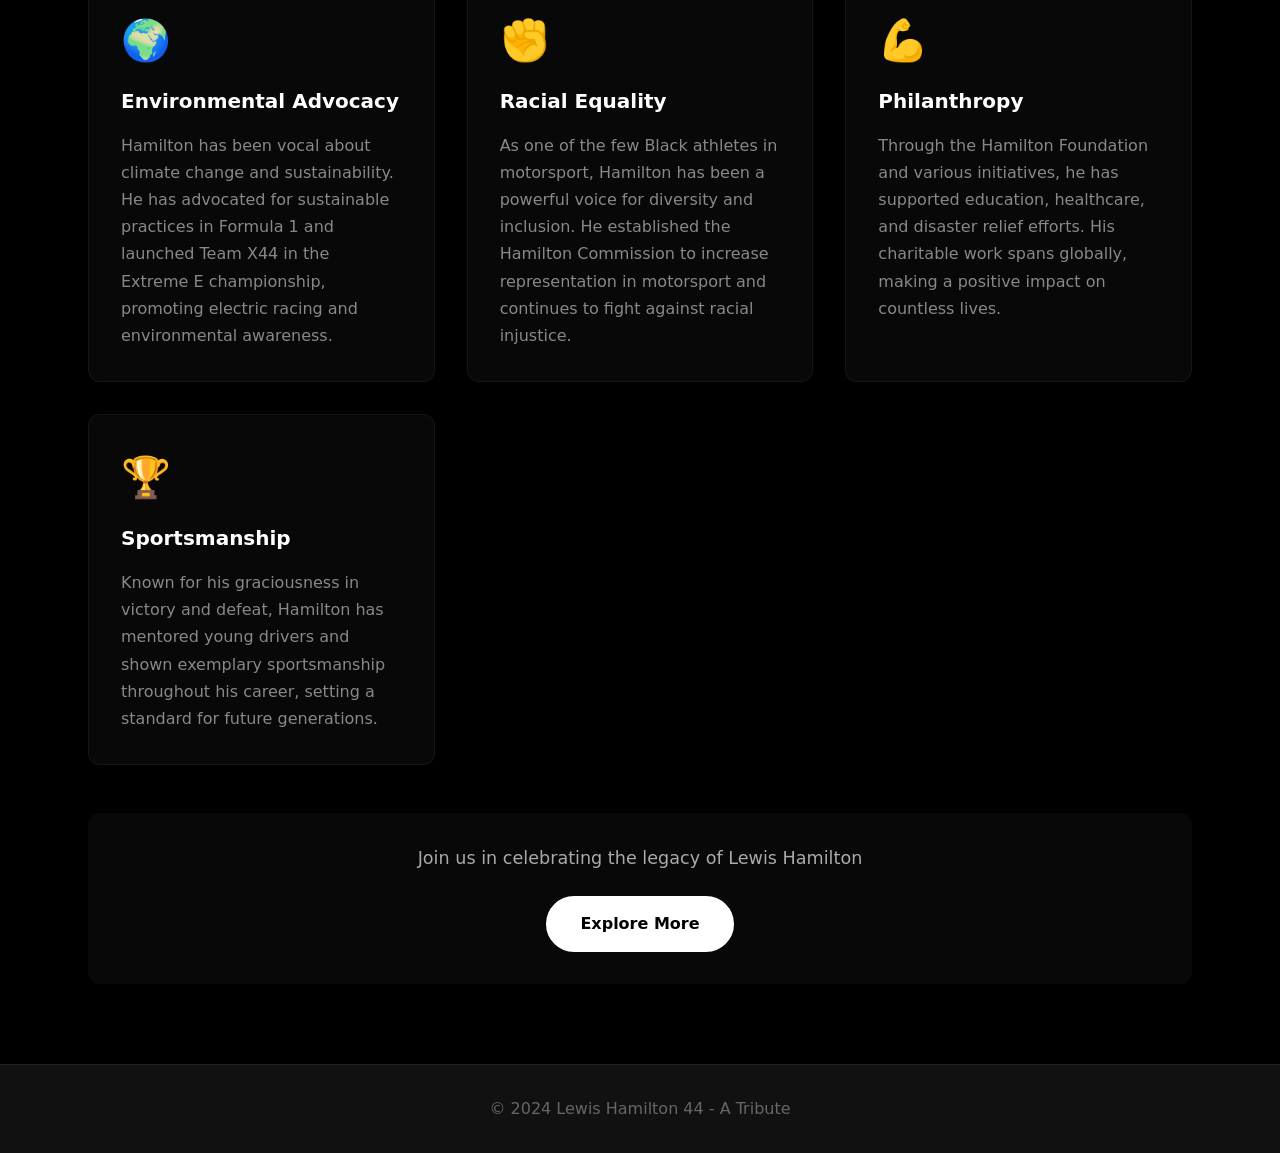
==== commit 371df57a: "added more contents" ====
--- a/home.html
+++ b/home.html
@@ -14,7 +14,9 @@
         <ul class="nav-links">
             <li><a href="index.html">Home</a></li>
             <li><a href="#about">About</a></li>
+            <li><a href="#teams">Teams</a></li>
             <li><a href="#achievements">Achievements</a></li>
+            <li><a href="#championships">Championships</a></li>
             <li><a href="#legacy">Legacy</a></li>
         </ul>
     </nav>
@@ -46,7 +48,92 @@
                 <h3>A Racing Legend</h3>
                 <p>Sir Lewis Carl Davidson Hamilton born January 7, 1985, in Stevenage, England, is widely regarded as the greatest Formula 1 driver in history. Starting his F1 journey with McLaren in 2007, Hamilton immediately made waves by becoming the youngest World Champion at the time.</p>
                 <p>Throughout his illustrious career, he has dominated the sport with unprecedented achievements, breaking countless records and redefining what's possible in motorsport. His relentless pursuit of excellence extends beyond the track, as he continues to be a powerful voice for equality and environmental sustainability.</p>
-                <a href="#legacy" class="read-more">Learn about his legacy →</a>
+                <a href="#teams" class="read-more">View his journey →</a>
+            </div>
+        </div>
+    </section>
+
+    <!-- Teams Section -->
+    <section id="teams" class="content-section">
+        <h2 class="hidden">F1 Teams Journey</h2>
+        <p class="section-intro hidden">From McLaren rookie to Ferrari champion - A timeline of teams</p>
+        <div class="teams-timeline">
+            <div class="team-card hidden">
+                <div class="team-year">2007</div>
+                <div class="team-placeholder">
+                    <span>McLaren</span>
+                </div>
+                <div class="team-info">
+                    <h3>McLaren</h3>
+                    <p>Rookie Season - Finished 2nd in championship</p>
+                    <span class="team-stat">1 Win | 12 Podiums</span>
+                </div>
+            </div>
+            <div class="team-card hidden">
+                <div class="team-year">2008</div>
+                <div class="team-placeholder">
+                    <span>McLaren</span>
+                </div>
+                <div class="team-info">
+                    <h3>McLaren</h3>
+                    <p>First World Championship</p>
+                    <span class="team-stat">5 Wins | 10 Podiums</span>
+                </div>
+            </div>
+            <div class="team-card hidden">
+                <div class="team-year">2009-2012</div>
+                <div class="team-placeholder">
+                    <span>McLaren</span>
+                </div>
+                <div class="team-info">
+                    <h3>McLaren</h3>
+                    <p>Continued excellence with McLaren</p>
+                    <span class="team-stat">16 Wins | 50 Podiums</span>
+                </div>
+            </div>
+            <div class="team-card hidden">
+                <div class="team-year">2013</div>
+                <div class="team-placeholder">
+                    <span>Mercedes</span>
+                </div>
+                <div class="team-info">
+                    <h3>Mercedes</h3>
+                    <p>Move to Mercedes - Beginning of an era</p>
+                    <span class="team-stat">1 Win | 5 Podiums</span>
+                </div>
+            </div>
+            <div class="team-card hidden">
+                <div class="team-year">2014-2020</div>
+                <div class="team-placeholder">
+                    <span>Mercedes</span>
+                </div>
+                <div class="team-info">
+                    <h3>Mercedes</h3>
+                    <p>Dominant hybrid era - 6 championships</p>
+                    <span class="team-stat">65 Wins | 116 Podiums</span>
+                </div>
+            </div>
+            <div class="team-card hidden">
+                <div class="team-year">2021-2024</div>
+                <div class="team-placeholder">
+                    <span>Mercedes</span>
+                </div>
+                <div class="team-info">
+                    <h3>Mercedes</h3>
+                    <p>Continued battle for records</p>
+                    <span class="team-stat">20 Wins | 45 Podiums</span>
+                </div>
+            </div>
+            <div class="team-card hidden">
+                <div class="team-year">2025-2026</div>
+                <div class="team-placeholder">
+                    <span>Ferrari</span>
+                </div>
+                <div class="team-info">
+                    <h3>Ferrari</h3>
+                    <p>New chapter with the Prancing Horse</p>
+                    <span class="team-stat">Coming Soon</span>
+                </div>
             </div>
         </div>
     </section>
@@ -85,6 +172,84 @@
                 <div class="achievement-number">44</div>
                 <h3>Career Points</h3>
                 <p>The most points in Formula 1 history</p>
+            </div>
+        </div>
+    </section>
+
+    <!-- Championships Gallery Section -->
+    <section id="championships" class="content-section championships-section">
+        <h2 class="hidden">Championship Wins</h2>
+        <p class="section-intro hidden">A gallery of his 7 World Championship titles</p>
+        <div class="championships-gallery">
+            <div class="championship-card hidden">
+                <div class="championship-placeholder">
+                    <span>2008</span>
+                </div>
+                <div class="championship-info">
+                    <h3>1st Championship</h3>
+                    <p>McLaren</p>
+                    <span class="champ-year">2008</span>
+                </div>
+            </div>
+            <div class="championship-card hidden">
+                <div class="championship-placeholder">
+                    <span>2014</span>
+                </div>
+                <div class="championship-info">
+                    <h3>2nd Championship</h3>
+                    <p>Mercedes</p>
+                    <span class="champ-year">2014</span>
+                </div>
+            </div>
+            <div class="championship-card hidden">
+                <div class="championship-placeholder">
+                    <span>2015</span>
+                </div>
+                <div class="championship-info">
+                    <h3>3rd Championship</h3>
+                    <p>Mercedes</p>
+                    <span class="champ-year">2015</span>
+                </div>
+            </div>
+            <div class="championship-card hidden">
+                <div class="championship-placeholder">
+                    <span>2017</span>
+                </div>
+                <div class="championship-info">
+                    <h3>4th Championship</h3>
+                    <p>Mercedes</p>
+                    <span class="champ-year">2017</span>
+                </div>
+            </div>
+            <div class="championship-card hidden">
+                <div class="championship-placeholder">
+                    <span>2018</span>
+                </div>
+                <div class="championship-info">
+                    <h3>5th Championship</h3>
+                    <p>Mercedes</p>
+                    <span class="champ-year">2018</span>
+                </div>
+            </div>
+            <div class="championship-card hidden">
+                <div class="championship-placeholder">
+                    <span>2019</span>
+                </div>
+                <div class="championship-info">
+                    <h3>6th Championship</h3>
+                    <p>Mercedes</p>
+                    <span class="champ-year">2019</span>
+                </div>
+            </div>
+            <div class="championship-card hidden">
+                <div class="championship-placeholder">
+                    <span>2020</span>
+                </div>
+                <div class="championship-info">
+                    <h3>7th Championship</h3>
+                    <p>Mercedes</p>
+                    <span class="champ-year">2020</span>
+                </div>
             </div>
         </div>
     </section>
--- a/home.css
+++ b/home.css
@@ -401,6 +401,161 @@
 }
 
 /* ========================
+   TEAMS TIMELINE SECTION
+   ======================== */
+.teams-timeline {
+    display: grid;
+    grid-template-columns: repeat(auto-fit, minmax(280px, 1fr));
+    gap: 2rem;
+    margin-top: 2rem;
+}
+
+.team-card {
+    background: rgba(255,255,255,0.03);
+    border-radius: 12px;
+    overflow: hidden;
+    border: 1px solid rgba(255,255,255,0.05);
+    transition: all 0.3s ease;
+}
+
+.team-card:hover {
+    background: rgba(255,255,255,0.08);
+    transform: translateY(-5px);
+    border-color: rgba(255,255,255,0.2);
+}
+
+.team-year {
+    background: rgba(255,255,255,0.1);
+    padding: 0.5rem 1rem;
+    font-size: 0.875rem;
+    font-weight: 600;
+    color: #fff;
+    display: inline-block;
+}
+
+.team-placeholder {
+    height: 120px;
+    background: linear-gradient(135deg, #1a1a2e 0%, #16213e 100%);
+    display: flex;
+    align-items: center;
+    justify-content: center;
+}
+
+.team-placeholder span {
+    font-size: 1.5rem;
+    font-weight: 700;
+    color: rgba(255,255,255,0.3);
+    text-transform: uppercase;
+}
+
+.team-info {
+    padding: 1.5rem;
+}
+
+.team-info h3 {
+    color: #fff;
+    font-size: 1.25rem;
+    margin-bottom: 0.5rem;
+}
+
+.team-info p {
+    color: #aaa;
+    margin-bottom: 0.75rem;
+    font-size: 0.9rem;
+}
+
+.team-stat {
+    display: inline-block;
+    background: rgba(255,255,255,0.1);
+    padding: 0.375rem 0.75rem;
+    border-radius: 20px;
+    font-size: 0.8rem;
+    color: #888;
+}
+
+/* ========================
+   CHAMPIONSHIPS GALLERY
+   ======================== */
+.championships-section {
+    background: linear-gradient(180deg, #0a0a0a 0%, #111 100%);
+}
+
+.championships-gallery {
+    display: grid;
+    grid-template-columns: repeat(auto-fit, minmax(200px, 1fr));
+    gap: 1.5rem;
+    margin-top: 2rem;
+}
+
+.championship-card {
+    background: rgba(255,255,255,0.05);
+    border-radius: 12px;
+    overflow: hidden;
+    border: 1px solid rgba(255,255,255,0.1);
+    transition: all 0.3s ease;
+}
+
+.championship-card:hover {
+    transform: translateY(-10px);
+    border-color: rgba(255,255,255,0.3);
+    box-shadow: 0 20px 40px rgba(0,0,0,0.3);
+}
+
+.championship-placeholder {
+    height: 150px;
+    background: linear-gradient(135deg, #1a1a2e 0%, #0f3460 50%, #16213e 100%);
+    display: flex;
+    align-items: center;
+    justify-content: center;
+    position: relative;
+    overflow: hidden;
+}
+
+.championship-placeholder::before {
+    content: '';
+    position: absolute;
+    top: 0;
+    left: 0;
+    width: 100%;
+    height: 100%;
+    background: radial-gradient(circle at center, rgba(255,255,255,0.1) 0%, transparent 70%);
+}
+
+.championship-placeholder span {
+    font-size: 2.5rem;
+    font-weight: 700;
+    color: rgba(255,255,255,0.2);
+    z-index: 1;
+}
+
+.championship-info {
+    padding: 1.25rem;
+    text-align: center;
+}
+
+.championship-info h3 {
+    color: #fff;
+    font-size: 1rem;
+    margin-bottom: 0.25rem;
+}
+
+.championship-info p {
+    color: #888;
+    font-size: 0.875rem;
+    margin-bottom: 0.5rem;
+}
+
+.champ-year {
+    display: inline-block;
+    background: linear-gradient(135deg, #fff 0%, #aaa 100%);
+    -webkit-background-clip: text;
+    -webkit-text-fill-color: transparent;
+    background-clip: text;
+    font-size: 1.25rem;
+    font-weight: 700;
+}
+
+/* ========================
    RESPONSIVE STYLES
    ======================== */
 
